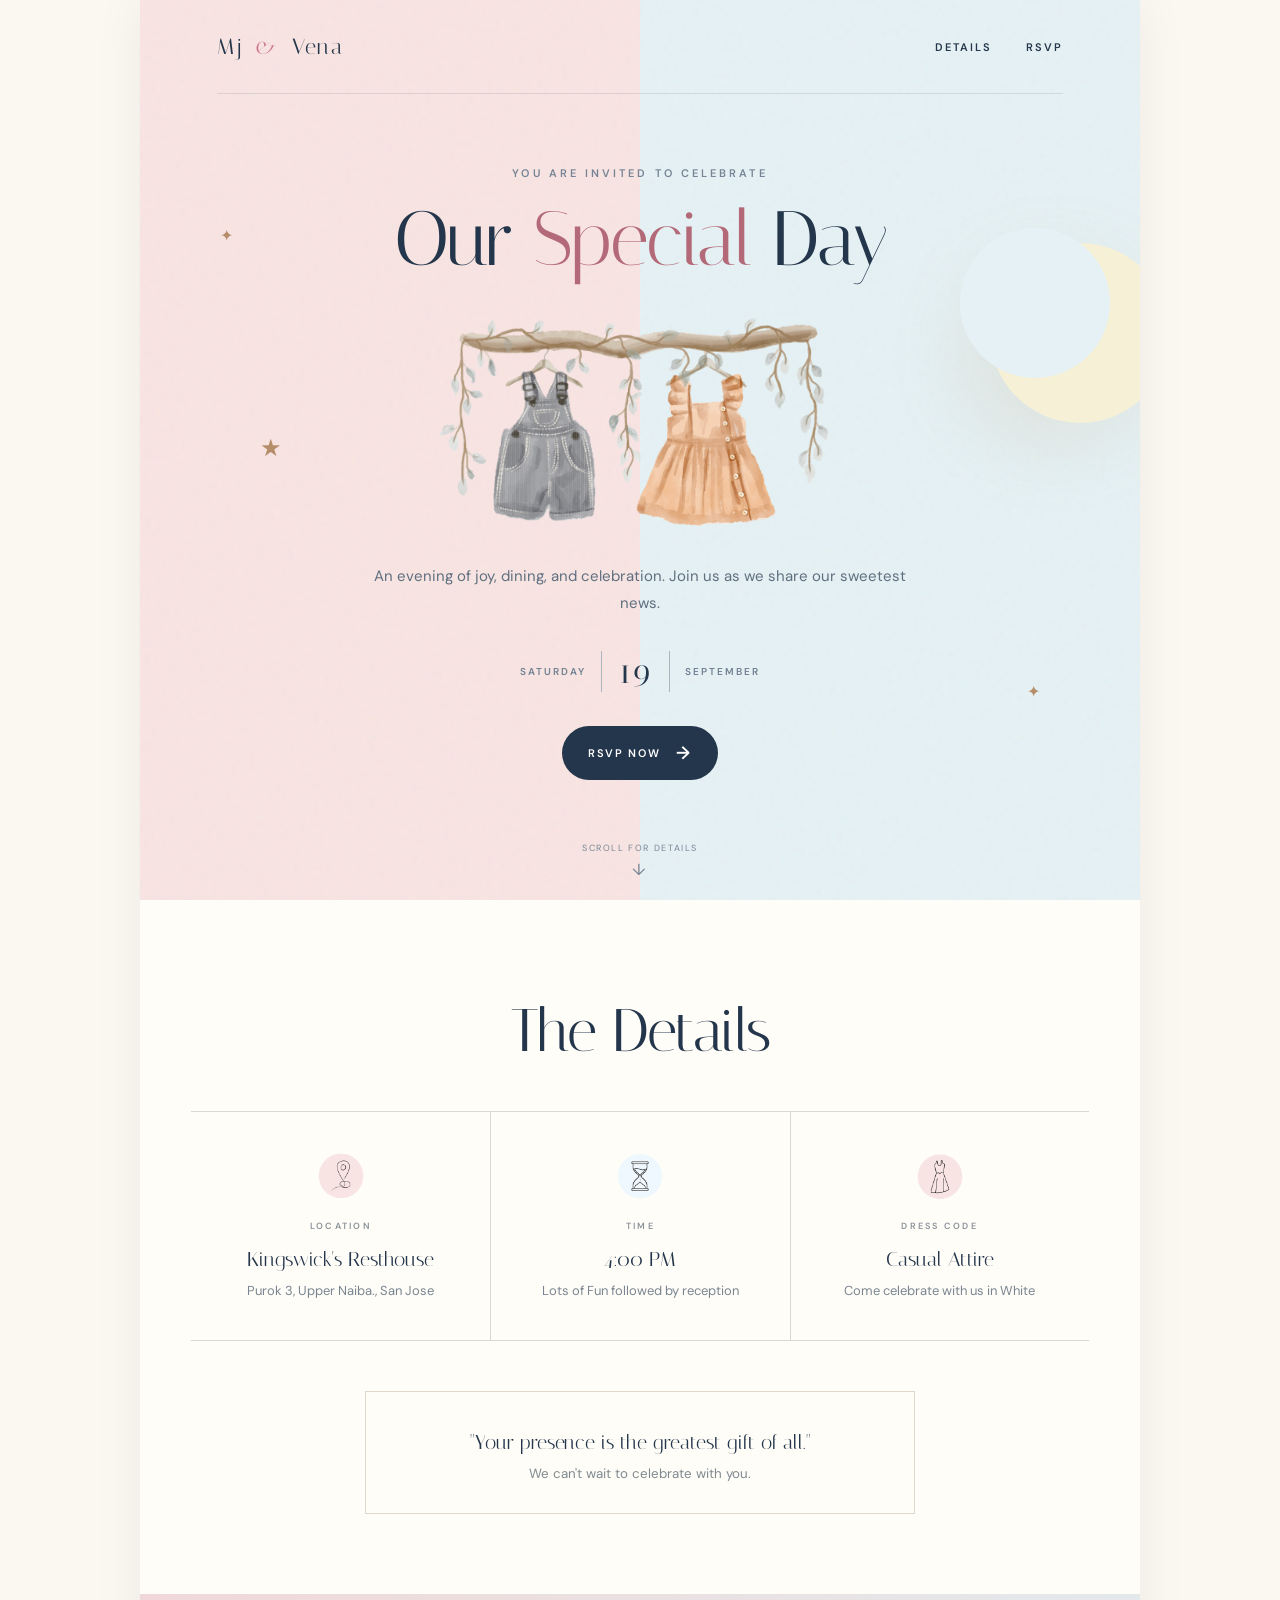
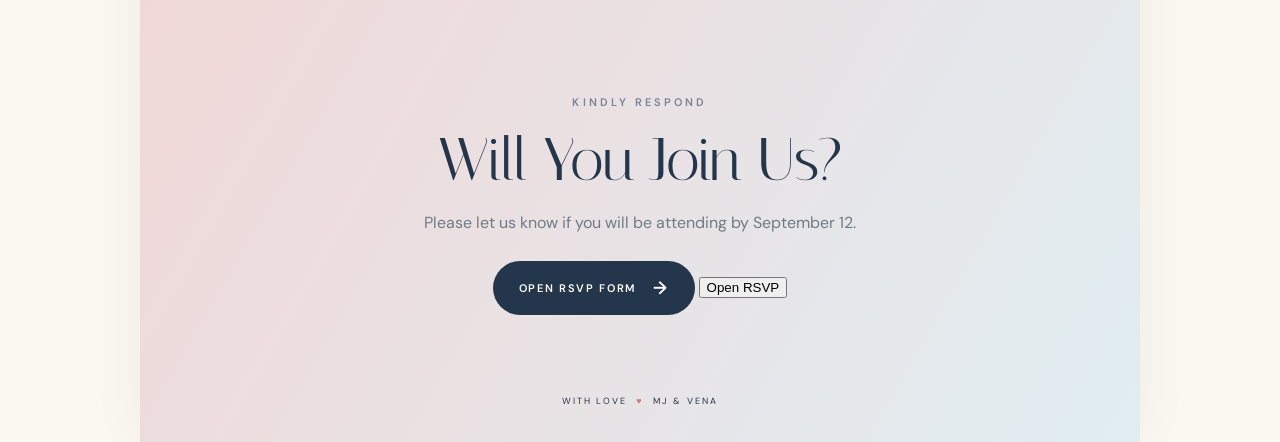
==== index.html @ 6c850448 "Fix HTML encoding issues in index.html" ====
<!DOCTYPE html>
<html lang="en">
<head>
  <meta charset="UTF-8">
  <meta name="viewport" content="width=device-width, initial-scale=1.0">
  <title>Our Greatest Blessing</title>

  <!-- Social Media & Messaging Preview (Open Graph) -->
  <meta property="og:type" content="website">
  <meta property="og:site_name" content="Our Greatest Blessing">
  <meta property="og:title" content="MJ & Vena | Our Greatest Blessing">
  <meta property="og:description" content="You Are Invited To Celebrate Our Special Day. Click here to view event details and RSVP.">
  <meta property="og:url" content="https://www.mjandvenagreatestblessing.life">

  <!-- Direct Image Link & Specs -->
  <meta property="og:image" content="https://i.postimg.cc/MnP8WMNB/og-preview.jpg">
  <meta property="og:image:secure_url" content="https://i.postimg.cc/MnP8WMNB/og-preview.jpg">
  <meta property="og:image:type" content="image/jpeg">
  <meta property="og:image:width" content="1200">
  <meta property="og:image:height" content="630">

  <!-- Twitter Card -->
  <meta name="twitter:card" content="summary_large_image">
  <meta name="twitter:title" content="MJ & Vena | Our Greatest Blessing">
  <meta name="twitter:description" content="You Are Invited To Celebrate Our Special Day. Click here to view event details and RSVP.">
  <meta name="twitter:image" content="https://i.postimg.cc/MnP8WMNB/og-preview.jpg">
  
  <link rel="stylesheet" href="style.css">
</head>
<body>

  <div class="page-wrapper">

    <section class="hero">
      <nav>
        <div class="brand">Mj <span>&</span> Vena</div>
        <div class="nav-links">
          <a href="#details">Details</a>
          <a href="#rsvp">RSVP</a>
        </div>
      </nav>

      <div class="hero-content">
        <p class="eyebrow">You Are Invited To Celebrate</p>
        <h1>Our <em>Special</em> Day</h1>
        <img src="He or She what will baby be.png" alt="Invitation Photo" class="invitation-photo">
        <p class="intro">An evening of joy, dining, and celebration.
        Join us as we share our sweetest news.</p>
        
        <div class="date-lockup">
          <span>SATURDAY</span>
          <strong>19</strong>
          <span>SEPTEMBER</span>
        </div>

        <a href="#rsvp" class="primary">RSVP Now <span>&rarr;</span></a>
      </div>

      <div class="moon"></div>
      <div class="star star-one">✦</div>
      <div class="star star-two">★</div>
      <div class="star star-three">✦</div>

      <div class="scroll-note">
        Scroll for details <span>↓</span>
      </div>
    </section>

    <section id="details" class="details">
      <h2>The Details</h2>
      <div class="detail-grid">
          <article>
          <div class="detail-icon">
            <img src="Location.png" alt="Location Icon">
          </div>
          <p>Location</p>
          <h3>Kingswick's Resthouse</h3>
          <span>Purok 3, Upper Naiba., San Jose</span>
        </article>
        <article>
          <div class="detail-icon">
            <img src="Time 1.png" alt="Time Icon">
          </div>
          <p>Time</p>
          <h3>4:00 PM</h3>
          <span>Lots of Fun followed by reception</span>
        </article>
        <article>
          <div class="detail-icon">
            <img src="Dress.png" alt="Dress Code Icon">
          </div>
          <p>Dress Code</p>
          <h3>Casual Attire</h3>
          <span>Come celebrate with us in White</span>
        </article>

      </div>

      <div class="note-card">
      
        <p>"Your presence is the greatest gift of all."</p>
        <small>We can't wait to celebrate with you.</small>
      </div>
    </section>

    <section id="rsvp" class="rsvp">
      <div class="rsvp-card">
        <p class="eyebrow">Kindly Respond</p>
        <h2>Will You Join Us?</h2>
        <p>Please let us know if you will be attending by September 12.</p>
        <button class="primary" onclick="document.getElementById('modal').style.display='grid'">Open RSVP Form <span>&rarr;</span></button>
        <button onclick="document.getElementById('modal').style.display='flex'">Open RSVP</button>
      </div>
      <div class="footer-mark">With Love <span>♥</span> Mj & vena</div>
    </section>

<!-- RSVP Popup Window with Custom Design -->
<div id="modal" class="modal-backdrop" style="display: none;">
  <div class="modal">
    <!-- Updated Close Button -->
    <button class="close" onclick="closeModal()">&times;</button>
  
    <!-- Content shown BEFORE submission -->
    <div id="rsvp-form-container">
      <h2>RSVP</h2>
      <form id="rsvp-form">
        <!-- Web3Forms Access Key -->
        <input type="hidden" name="access_key" value="c2f9f6de-83a7-4b1f-99d1-575f195f839e">

        <label>
          Full Name
          <input type="text" name="full_name" placeholder="Your Full Name" required>
        </label>

        <!-- Updated Mobile Number Field -->
        <label>
          Mobile Number
          <input type="tel" name="mobile_number" placeholder="0912 345 6789" required>
        </label>
        
        <fieldset>
          <legend>Attending?</legend>
          <label>
            <input type="radio" name="attendance" value="Joyfully Accepts" checked> 
            Joyfully Accepts
          </label>
          <label>
            <input type="radio" name="attendance" value="Regretfully Declines"> 
            Regretfully Declines
          </label>
        </fieldset>

        <button type="submit" class="primary" id="rsvp-submit-btn">Submit RSVP</button>
      </form>
    </div>

    <!-- Content shown AFTER submission -->
    <div id="rsvp-success-message" class="success" style="display: none;">
      <span>✦</span>
      <h2>You're on the list!</h2>
      <p>We can'wait to celebrate this special blessing with you!</p>
      <!-- Updated Success Close Button -->
      <button class="primary" onclick="closeModal()">Close</button>
    </div>
  </div>
</div>
<script>
  document.addEventListener('DOMContentLoaded', function() {
    const rsvpForm = document.getElementById('rsvp-form');
    const formContainer = document.getElementById('rsvp-form-container');
    const successMessage = document.getElementById('rsvp-success-message');
    const submitBtn = document.getElementById('rsvp-submit-btn');

    if (rsvpForm) {
      rsvpForm.addEventListener('submit', async function(e) {
        e.preventDefault(); // Stop standard page refresh

        // Provide immediate visual feedback on the button
        const originalBtnText = submitBtn.innerText;
        submitBtn.disabled = true;
        submitBtn.innerText = 'Submitting...';

        const formData = new FormData(rsvpForm);
        const jsonObject = Object.fromEntries(formData);

        try {
          const response = await fetch('https://api.web3forms.com/submit', {
            method: 'POST',
            headers: {
              'Content-Type': 'application/json',
              'Accept': 'application/json'
            },
            body: JSON.stringify(jsonObject)
          });

          const result = await response.json();

          if (response.status === 200) {
            // Hide the form view and show the success message view
            formContainer.style.display = 'none';
            successMessage.style.display = 'block';
            rsvpForm.reset(); // Reset form inputs
          } else {
            alert('Submission failed: ' + (result.message || 'Please check your details and try again.'));
          }
        } catch (error) {
          console.error('Error submitting form:', error);
          alert('Network error. Please check your internet connection and try again.');
        } finally {
          // Restore button state
          submitBtn.disabled = false;
          submitBtn.innerText = originalBtnText;
        }
      });
    }
  });

  // Optional Helper: Resets the modal views when closed
  function closeModal() {
    document.getElementById('modal').style.display = 'none';
    
    // Reset view back to form container for the next time the modal opens
    setTimeout(() => {
      document.getElementById('rsvp-form-container').style.display = 'block';
      document.getElementById('rsvp-success-message').style.display = 'none';
    }, 300);
  }
</script>
</body>
</html>
---- style.css ----
@import url("https://fonts.googleapis.com/css2?family=DM+Sans:wght@400;500;600&family=Italiana&display=swap");
/* Container for PNG icons - Backgrounds removed */
.detail-icon {
  width: 54px;
  height: 54px;
  margin: 0 auto 20px;
  display: flex;
  align-items: center;
  justify-content: center;
  /* Removed border-radius and background colors */
  background: transparent !important;
}

/* Remove the color override on the middle item */
.detail-grid article:nth-child(2) .detail-icon {
  background: transparent !important;
}

/* PNG Image Styling */
.detail-icon img {
  width: 100%;        /* Allows your image background to fill the space */
  height: 100%;       
  object-fit: contain;
  display: block;
}
.invitation-photo {
  display: block !important;
  margin-left: auto !important;
  margin-right: auto !important;
  margin-top: 30px;
  margin-bottom: 30px;
  
  max-width: 70%;
  height: auto;
  width: 400px; /* Adjust size as needed */
  
  /* Removed border-radius and box-shadow to fit transparent PNGs */
  box-shadow: none !important;
  border: none !important;
  background: transparent !important;
}
:root {
  --ink: #24364b;
  --pink: #eeb7bd;
  --blue: #a9c8d8;
  --cream: #fbf8f1;
  --paper: #fffdf8;
}

*,
*::before,
*::after {
  box-sizing: border-box;
}

html {
  scroll-behavior: smooth;
}

body {
  margin: 0;
  background: var(--cream);
  color: var(--ink);
  font-family: "DM Sans", sans-serif;
}

/* Page Width Constraints */
.page-wrapper {
  max-width: 1000px;
  margin: 0 auto;
  background: var(--paper);
  box-shadow: 0 0 50px rgba(0, 0, 0, 0.06);
  min-height: 100vh;
  position: relative;
  overflow: hidden;
}

a {
  color: inherit;
  text-decoration: none;
}

/* Hero Section */
.hero {
  min-height: 100vh;
  position: relative;
  overflow: hidden;
  padding: 0 6vw;
  background: linear-gradient(
    90deg,
    #f8e4e2 0%,
    #f8e4e2 50%,
    #e5f1f4 50%,
    #e5f1f4 100%
  );
}

.hero::after {
  content: "";
  position: absolute;
  inset: 0;
  opacity: 0.27;
  pointer-events: none;
  background-image: url("data:image/svg+xml,%3Csvg viewBox='0 0 160 160' xmlns='http://www.w3.org/2000/svg'%3E%3Cfilter id='n'%3E%3CfeTurbulence type='fractalNoise' baseFrequency='.9' numOctaves='3' stitchTiles='stitch'/%3E%3C/filter%3E%3Crect width='100%25' height='100%25' filter='url(%23n)' opacity='.15'/%3E%3C/svg%3E");
}

/* Navigation */
nav {
  position: relative;
  z-index: 3;
  height: 94px;
  display: flex;
  align-items: center;
  justify-content: space-between;
  border-bottom: 1px solid rgba(36, 54, 75, 0.12);
}

.brand {
  font-family: "Italiana", serif;
  font-size: 22px;
  letter-spacing: 0.08em;
}

.brand span,
.footer-mark span {
  margin: 0 5px;
  color: #cf7887;
}

.nav-links {
  display: flex;
  gap: 34px;
  font-size: 11px;
  font-weight: 600;
  letter-spacing: 0.18em;
  text-transform: uppercase;
}

.nav-links a:hover {
  opacity: 0.55;
}

/* Hero Content */
.hero-content {
  position: relative;
  z-index: 2;
  width: min(700px, 90%);
  margin: clamp(50px, 8vh, 100px) auto 60px;
  text-align: center;
}

.eyebrow {
  color: #768496;
  font-size: 11px;
  font-weight: 600;
  letter-spacing: 0.28em;
  text-transform: uppercase;
}

h1,
h2 {
  margin: 22px 0;
  font-family: "Italiana", serif;
  font-weight: 400;
  line-height: 0.98;
  letter-spacing: -0.025em;
}

h1 {
  font-size: clamp(48px, 6vw, 90px);
}

h1 em {
  color: #b36978;
  font-style: normal;
}

.intro {
  max-width: 550px;
  margin: 30px auto;
  color: #5f6f7f;
  font-size: 15px;
  line-height: 1.8;
}

/* Date Lockup */
.date-lockup {
  display: flex;
  align-items: center;
  justify-content: center;
  gap: 15px;
  margin: 34px 0;
  color: #718092;
  font-size: 10px;
  font-weight: 600;
  letter-spacing: 0.2em;
}

.date-lockup strong {
  padding: 0 16px;
  border-right: 1px solid #abb5be;
  border-left: 1px solid #abb5be;
  color: var(--ink);
  font-family: "Italiana", serif;
  font-size: 35px;
  font-weight: 400;
}

/* Buttons */
.primary {
  min-height: 54px;
  padding: 0 26px;
  display: inline-flex;
  align-items: center;
  justify-content: center;
  gap: 16px;
  border: 0;
  border-radius: 999px;
  background: var(--ink);
  color: #fff;
  cursor: pointer;
  font: 600 11px "DM Sans", sans-serif;
  letter-spacing: 0.15em;
  text-transform: uppercase;
  transition: transform 0.25s, box-shadow 0.25s;
}

.primary:hover {
  transform: translateY(-2px);
  box-shadow: 0 12px 30px rgba(36, 54, 75, 0.22);
}

.primary span {
  font-size: 18px;
}

/* Decorative Elements */
.moon {
  position: absolute;
  z-index: 1;
  top: 27%;
  right: -30px;
  width: 180px;
  height: 180px;
  border-radius: 50%;
  background: #f6f0d6;
  box-shadow: -25px 20px 80px rgba(179, 148, 91, 0.15);
}

.moon::after {
  content: "";
  position: absolute;
  top: -15px;
  left: -30px;
  width: 150px;
  height: 150px;
  border-radius: 50%;
  background: #e5f1f4;
}

.star {
  position: absolute;
  z-index: 1;
  color: #b58d68;
}

.star-one { top: 25%; left: 8%; }
.star-two { top: 48%; left: 12%; font-size: 24px; }
.star-three { right: 10%; bottom: 22%; }

.scroll-note {
  position: absolute;
  z-index: 3;
  bottom: 20px;
  left: 50%;
  color: #788695;
  font-size: 9px;
  letter-spacing: 0.18em;
  text-transform: uppercase;
  transform: translateX(-50%);
}

.scroll-note span {
  display: block;
  margin-top: 5px;
  font-size: 16px;
  text-align: center;
}

/* Event Details */
.details {
  padding: 80px 4vw;
  background: var(--paper);
  text-align: center;
}

.details h2,
.rsvp h2 {
  font-size: clamp(38px, 5vw, 60px);
}

.detail-grid {
  margin: 50px auto;
  display: grid;
  grid-template-columns: repeat(3, 1fr);
  border-top: 1px solid #d9d9d2;
  border-bottom: 1px solid #d9d9d2;
}

.detail-grid article {
  padding: 40px 20px;
}

.detail-grid article + article {
  border-left: 1px solid #d9d9d2;
}

.detail-icon {
  width: 48px;
  height: 48px;
  margin: 0 auto 20px;
  display: grid;
  place-items: center;
  border-radius: 50%;
  background: #edf3f4;
  color: #8ba9b8;
  font-size: 20px;
}

.detail-grid article:nth-child(2) .detail-icon {
  background: #fae8e7;
  color: #c98791;
}

.detail-grid p {
  color: #8b939a;
  font-size: 9px;
  font-weight: 600;
  letter-spacing: 0.25em;
  text-transform: uppercase;
}

.detail-grid h3 {
  margin: 15px 0 8px;
  font: 400 20px "Italiana", serif;
}

.detail-grid article > span {
  color: #798590;
  font-size: 13px;
}

/* Celebration Note */
.note-card {
  position: relative;
  width: min(550px, 100%);
  margin: auto;
  padding: 30px;
  border: 1px solid #e0d9cb;
}

.note-card div {
  position: absolute;
  top: -21px;
  left: 50%;
  width: 42px;
  height: 42px;
  display: grid;
  place-items: center;
  border-radius: 50%;
  background: #f6eedf;
  transform: translateX(-50%);
}

.note-card p {
  margin: 8px 0;
  font: 20px "Italiana", serif;
}

.note-card small {
  color: #7f898f;
}

/* RSVP Section */
.rsvp {
  padding: 90px 4vw 35px;
  background: linear-gradient(120deg, #f1d8d8, #e0edf1);
  text-align: center;
}

.rsvp-card > p:not(.eyebrow) {
  margin: 20px 0 28px;
  color: #6e7b87;
}

.footer-mark {
  margin-top: 80px;
  font-size: 9px;
  letter-spacing: 0.24em;
  text-transform: uppercase;
}

/* RSVP Modal */
.modal-backdrop {
  position: fixed;
  z-index: 10;
  inset: 0;
  padding: 20px;
  display: grid;
  place-items: center;
  background: rgba(26, 40, 56, 0.55);
  backdrop-filter: blur(8px);
}

.modal {
  position: relative;
  width: min(480px, 100%);
  max-height: 90vh;
  padding: 35px;
  overflow: auto;
  background: var(--paper);
  box-shadow: 0 30px 80px rgba(0, 0, 0, 0.25);
}

.close {
  position: absolute;
  top: 12px;
  right: 18px;
  border: 0;
  background: none;
  color: #77818b;
  cursor: pointer;
  font-size: 28px;
}

.modal h2 {
  margin: 10px 0 20px;
  font-size: 38px;
}

.modal form > label {
  display: block;
  margin: 14px 0;
  font-size: 11px;
  font-weight: 600;
  letter-spacing: 0.12em;
  text-align: left;
  text-transform: uppercase;
}

.modal input:not([type="radio"]) {
  width: 100%;
  margin-top: 6px;
  padding: 12px;
  border: 1px solid #d9d9d2;
  outline: none;
  background: #fff;
  font: 14px "DM Sans", sans-serif;
}

.modal fieldset {
  padding: 10px 0 18px;
  border: 0;
  text-align: left;
}

.modal legend {
  margin-bottom: 8px;
  font-size: 11px;
  font-weight: 600;
  letter-spacing: 0.12em;
  text-transform: uppercase;
}

.modal fieldset label {
  display: block;
  margin: 8px 0;
  color: #62717f;
  font-size: 14px;
}

.modal .primary {
  width: 100%;
}

/* Media Queries */
@media (max-width: 720px) {
  .hero { padding: 0 20px; }
  .nav-links { gap: 16px; }
  .detail-grid { grid-template-columns: 1fr; }
  .detail-grid article + article {
    border-top: 1px solid #d9d9d2;
    border-left: 0;
  }
}
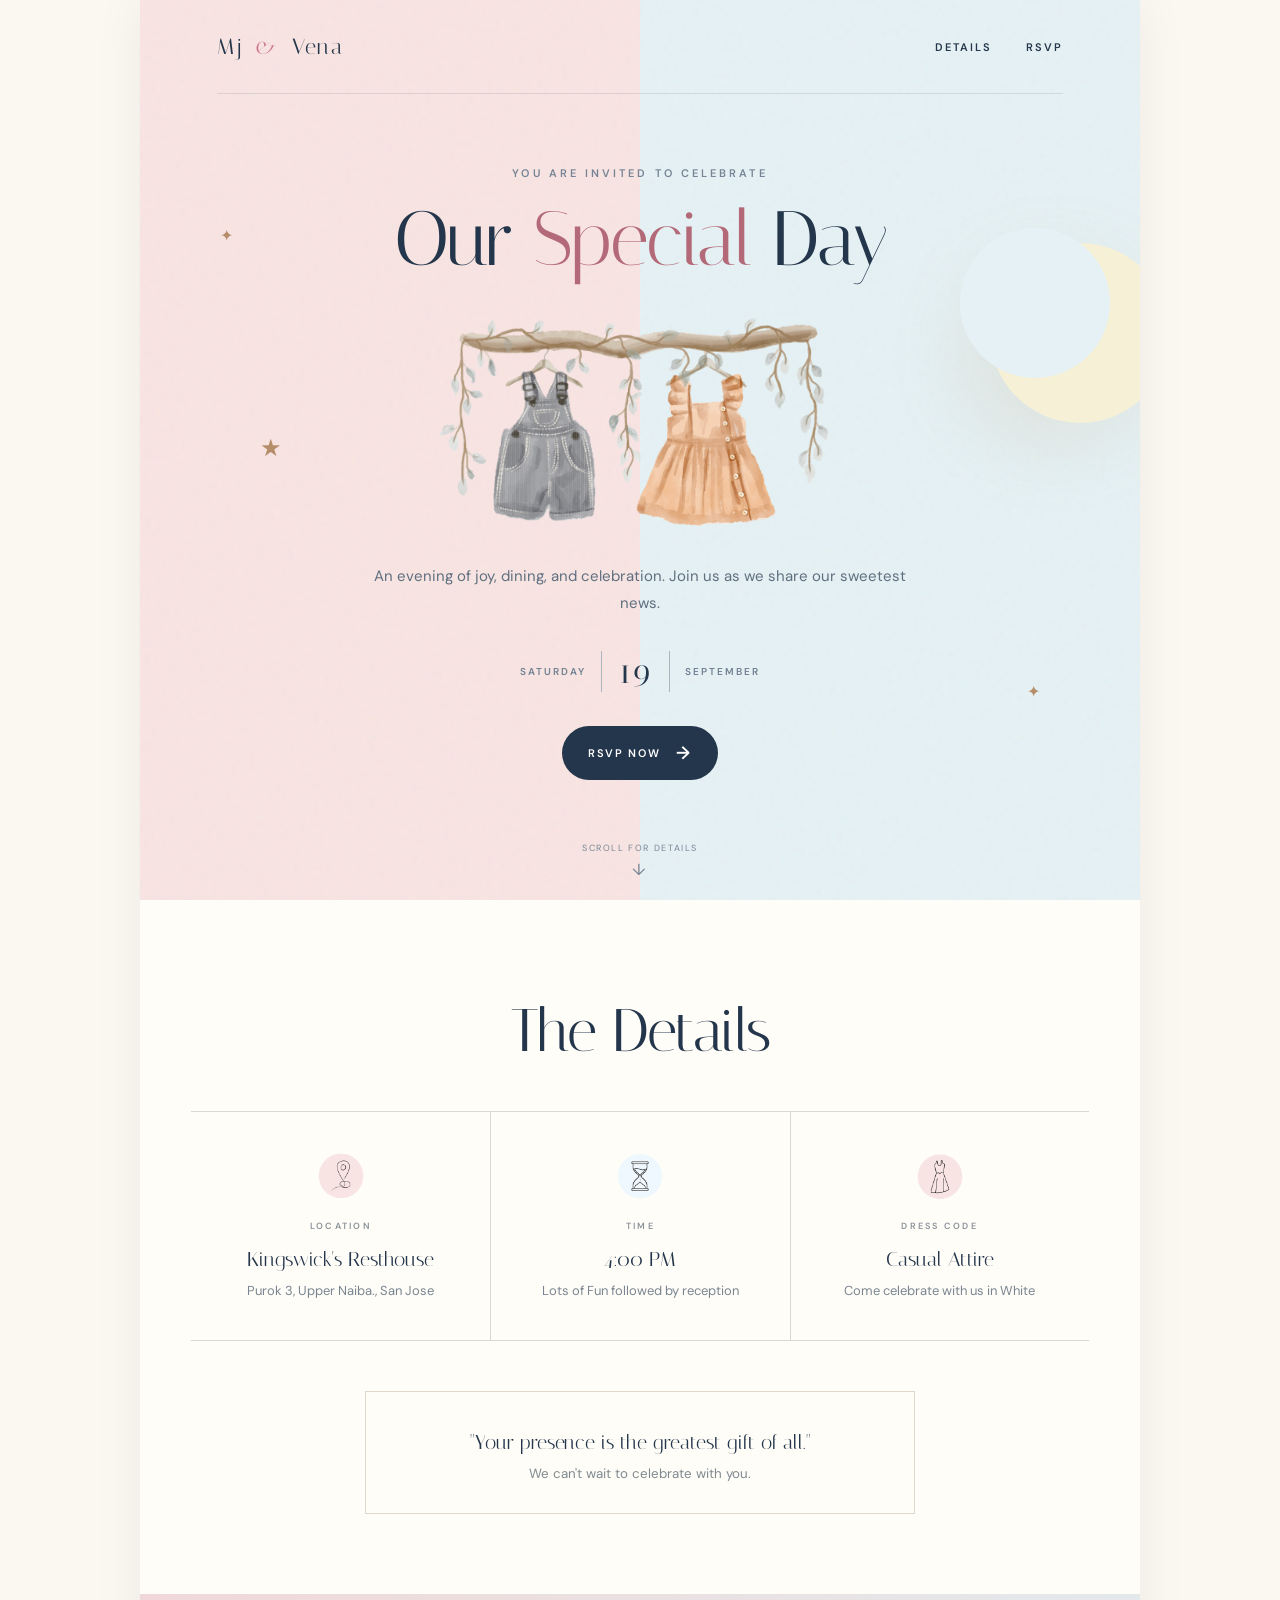
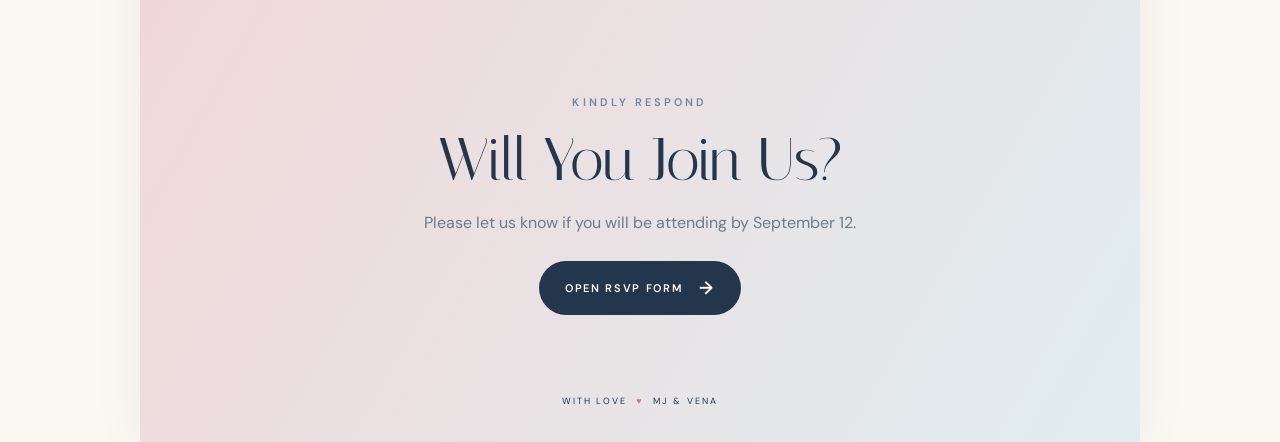
==== commit cb4e7312: "Fix HTML encoding issues in index.html" ====
--- a/index.html
+++ b/index.html
@@ -104,15 +104,16 @@
     </section>
 
     <section id="rsvp" class="rsvp">
-      <div class="rsvp-card">
-        <p class="eyebrow">Kindly Respond</p>
-        <h2>Will You Join Us?</h2>
-        <p>Please let us know if you will be attending by September 12.</p>
-        <button class="primary" onclick="document.getElementById('modal').style.display='grid'">Open RSVP Form <span>&rarr;</span></button>
-        <button onclick="document.getElementById('modal').style.display='flex'">Open RSVP</button>
-      </div>
-      <div class="footer-mark">With Love <span>♥</span> Mj & vena</div>
-    </section>
+  <div class="rsvp-card">
+    <p class="eyebrow">Kindly Respond</p>
+    <h2>Will You Join Us?</h2>
+    <p>Please let us know if you will be attending by September 12.</p>
+    <button class="primary" onclick="document.getElementById('modal').style.display='flex'">
+      Open RSVP Form <span>&rarr;</span>
+    </button>
+  </div>
+  <div class="footer-mark">With Love <span>♥</span> Mj & Vena</div>
+</section>
 
 <!-- RSVP Popup Window with Custom Design -->
 <div id="modal" class="modal-backdrop" style="display: none;">
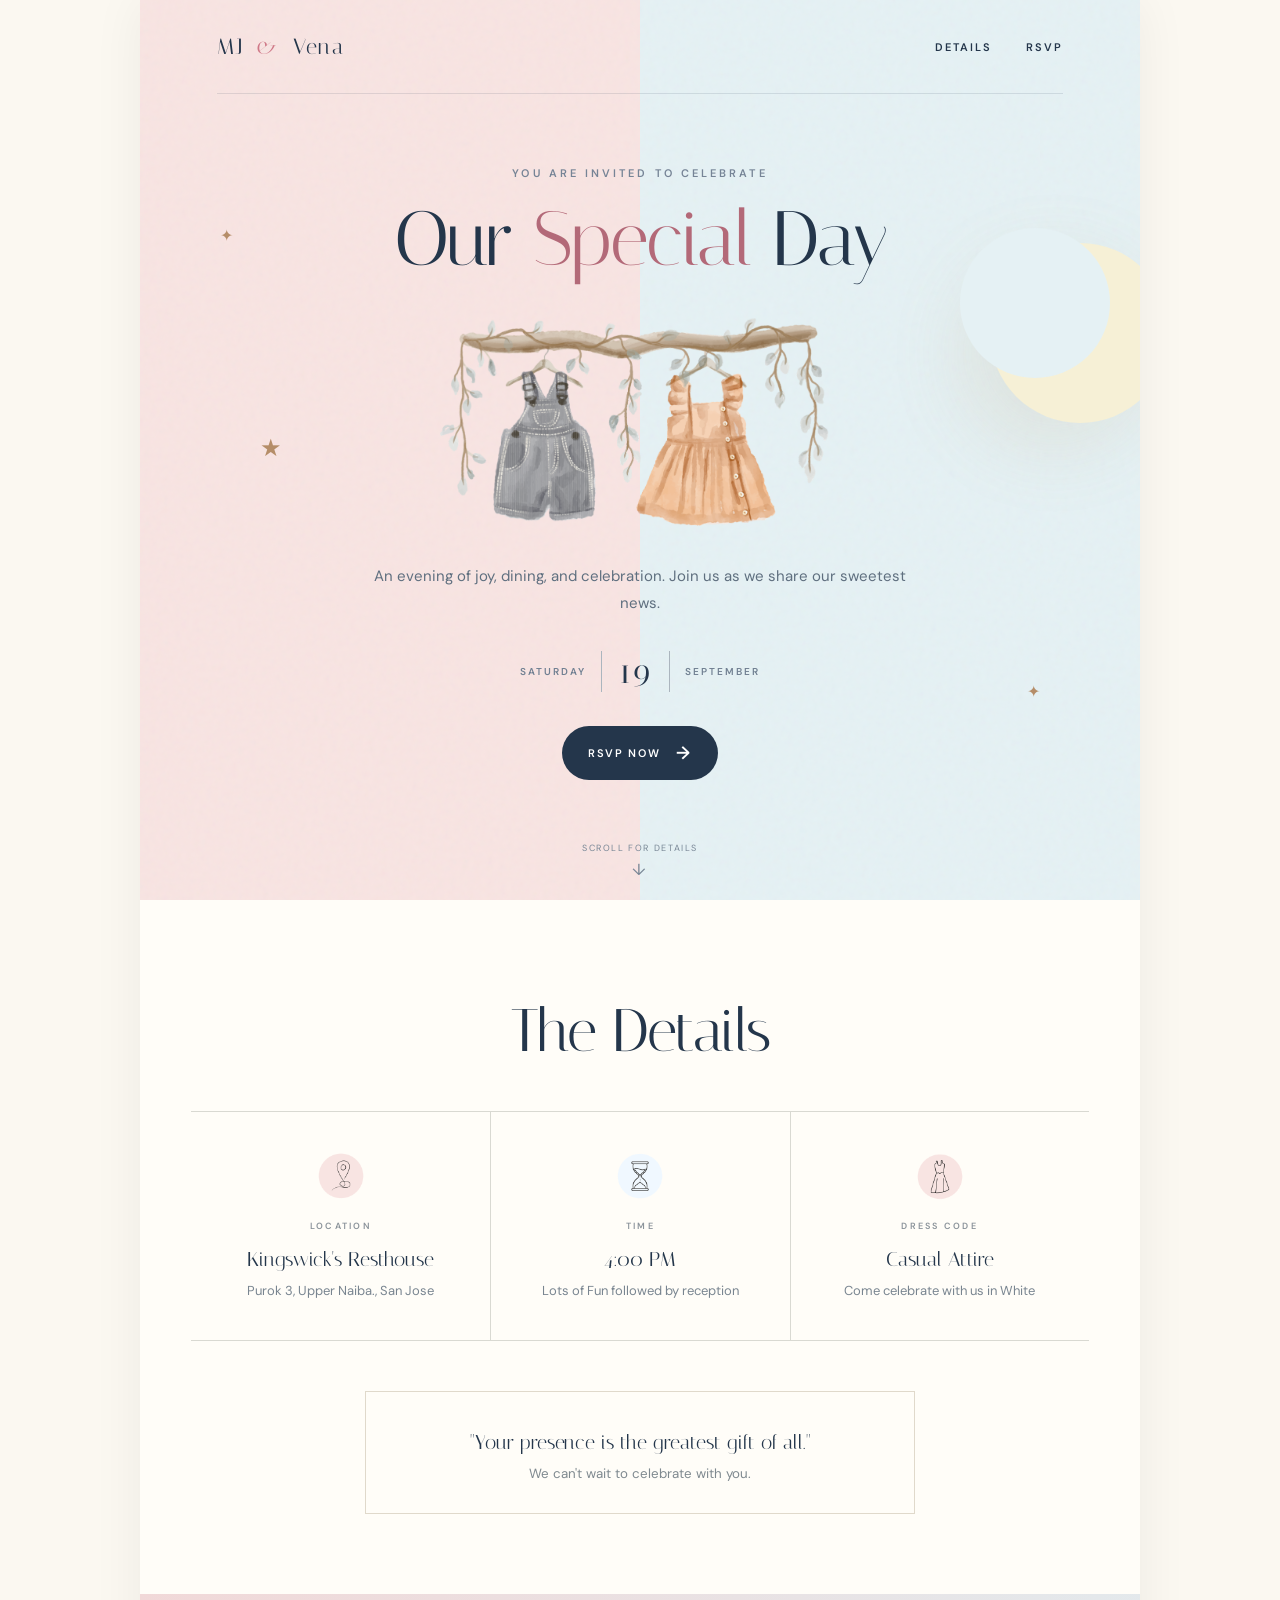
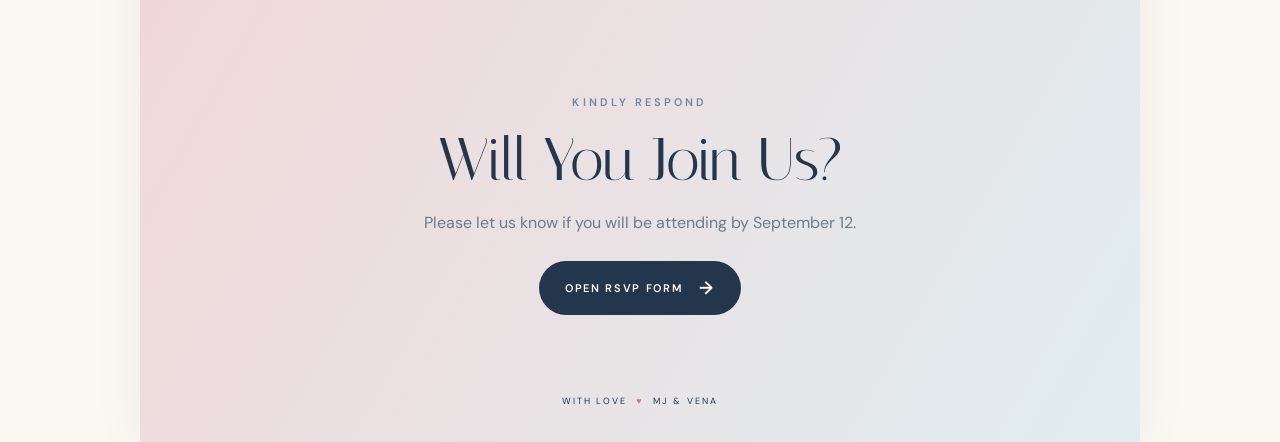
==== commit 1a5589e0: "Fix HTML structure and RSVP form submission" ====
--- a/index.html
+++ b/index.html
@@ -33,7 +33,7 @@
 
     <section class="hero">
       <nav>
-        <div class="brand">Mj <span>&</span> Vena</div>
+        <div class="brand">MJ <span>&</span> Vena</div>
         <div class="nav-links">
           <a href="#details">Details</a>
           <a href="#rsvp">RSVP</a>
@@ -69,7 +69,7 @@
     <section id="details" class="details">
       <h2>The Details</h2>
       <div class="detail-grid">
-          <article>
+        <article>
           <div class="detail-icon">
             <img src="Location.png" alt="Location Icon">
           </div>
@@ -93,139 +93,132 @@
           <h3>Casual Attire</h3>
           <span>Come celebrate with us in White</span>
         </article>
-
       </div>
 
       <div class="note-card">
-      
         <p>"Your presence is the greatest gift of all."</p>
         <small>We can't wait to celebrate with you.</small>
       </div>
     </section>
 
     <section id="rsvp" class="rsvp">
-  <div class="rsvp-card">
-    <p class="eyebrow">Kindly Respond</p>
-    <h2>Will You Join Us?</h2>
-    <p>Please let us know if you will be attending by September 12.</p>
-    <button class="primary" onclick="document.getElementById('modal').style.display='flex'">
-      Open RSVP Form <span>&rarr;</span>
-    </button>
-  </div>
-  <div class="footer-mark">With Love <span>♥</span> Mj & Vena</div>
-</section>
-
-<!-- RSVP Popup Window with Custom Design -->
-<div id="modal" class="modal-backdrop" style="display: none;">
-  <div class="modal">
-    <!-- Updated Close Button -->
-    <button class="close" onclick="closeModal()">&times;</button>
-  
-    <!-- Content shown BEFORE submission -->
-    <div id="rsvp-form-container">
-      <h2>RSVP</h2>
-      <form id="rsvp-form">
-        <!-- Web3Forms Access Key -->
-        <input type="hidden" name="access_key" value="c2f9f6de-83a7-4b1f-99d1-575f195f839e">
-
-        <label>
-          Full Name
-          <input type="text" name="full_name" placeholder="Your Full Name" required>
-        </label>
-
-        <!-- Updated Mobile Number Field -->
-        <label>
-          Mobile Number
-          <input type="tel" name="mobile_number" placeholder="0912 345 6789" required>
-        </label>
-        
-        <fieldset>
-          <legend>Attending?</legend>
+      <div class="rsvp-card">
+        <p class="eyebrow">Kindly Respond</p>
+        <h2>Will You Join Us?</h2>
+        <p>Please let us know if you will be attending by September 12.</p>
+        <button class="primary" onclick="document.getElementById('modal').style.display='flex'">
+          Open RSVP Form <span>&rarr;</span>
+        </button>
+      </div>
+      <div class="footer-mark">With Love <span>♥</span> MJ & Vena</div>
+    </section>
+
+  </div> <!-- Closed page-wrapper -->
+
+  <!-- RSVP Popup Window -->
+  <div id="modal" class="modal-backdrop" style="display: none;">
+    <div class="modal">
+      <button class="close" onclick="closeModal()">&times;</button>
+    
+      <!-- Content shown BEFORE submission -->
+      <div id="rsvp-form-container">
+        <h2>RSVP</h2>
+        <form id="rsvp-form" action="https://api.web3forms.com/submit" method="POST">
+          <input type="hidden" name="access_key" value="c2f9f6de-83a7-4b1f-99d1-575f195f839e">
+
           <label>
-            <input type="radio" name="attendance" value="Joyfully Accepts" checked> 
-            Joyfully Accepts
+            Full Name
+            <input type="text" name="full_name" placeholder="Your Full Name" required>
           </label>
+
           <label>
-            <input type="radio" name="attendance" value="Regretfully Declines"> 
-            Regretfully Declines
+            Mobile Number
+            <input type="tel" name="mobile_number" placeholder="0912 345 6789" required>
           </label>
-        </fieldset>
-
-        <button type="submit" class="primary" id="rsvp-submit-btn">Submit RSVP</button>
-      </form>
-    </div>
-
-    <!-- Content shown AFTER submission -->
-    <div id="rsvp-success-message" class="success" style="display: none;">
-      <span>✦</span>
-      <h2>You're on the list!</h2>
-      <p>We can'wait to celebrate this special blessing with you!</p>
-      <!-- Updated Success Close Button -->
-      <button class="primary" onclick="closeModal()">Close</button>
+          
+          <fieldset>
+            <legend>Attending?</legend>
+            <label>
+              <input type="radio" name="attendance" value="Joyfully Accepts" checked> 
+              Joyfully Accepts
+            </label>
+            <label>
+              <input type="radio" name="attendance" value="Regretfully Declines"> 
+              Regretfully Declines
+            </label>
+          </fieldset>
+
+          <button type="submit" class="primary" id="rsvp-submit-btn">Submit RSVP</button>
+        </form>
+      </div>
+
+      <!-- Content shown AFTER submission -->
+      <div id="rsvp-success-message" class="success" style="display: none;">
+        <span>✦</span>
+        <h2>You're on the list!</h2>
+        <p>We can't wait to celebrate this special blessing with you!</p>
+        <button class="primary" onclick="closeModal()">Close</button>
+      </div>
     </div>
   </div>
-</div>
-<script>
-  document.addEventListener('DOMContentLoaded', function() {
-    const rsvpForm = document.getElementById('rsvp-form');
-    const formContainer = document.getElementById('rsvp-form-container');
-    const successMessage = document.getElementById('rsvp-success-message');
-    const submitBtn = document.getElementById('rsvp-submit-btn');
-
-    if (rsvpForm) {
-      rsvpForm.addEventListener('submit', async function(e) {
-        e.preventDefault(); // Stop standard page refresh
-
-        // Provide immediate visual feedback on the button
-        const originalBtnText = submitBtn.innerText;
-        submitBtn.disabled = true;
-        submitBtn.innerText = 'Submitting...';
-
-        const formData = new FormData(rsvpForm);
-        const jsonObject = Object.fromEntries(formData);
-
-        try {
-          const response = await fetch('https://api.web3forms.com/submit', {
-            method: 'POST',
-            headers: {
-              'Content-Type': 'application/json',
-              'Accept': 'application/json'
-            },
-            body: JSON.stringify(jsonObject)
-          });
-
-          const result = await response.json();
-
-          if (response.status === 200) {
-            // Hide the form view and show the success message view
-            formContainer.style.display = 'none';
-            successMessage.style.display = 'block';
-            rsvpForm.reset(); // Reset form inputs
-          } else {
-            alert('Submission failed: ' + (result.message || 'Please check your details and try again.'));
+
+  <script>
+    document.addEventListener('DOMContentLoaded', function() {
+      const rsvpForm = document.getElementById('rsvp-form');
+      const formContainer = document.getElementById('rsvp-form-container');
+      const successMessage = document.getElementById('rsvp-success-message');
+      const submitBtn = document.getElementById('rsvp-submit-btn');
+
+      if (rsvpForm) {
+        rsvpForm.addEventListener('submit', async function(e) {
+          e.preventDefault();
+
+          const originalBtnText = submitBtn.innerText;
+          submitBtn.disabled = true;
+          submitBtn.innerText = 'Submitting...';
+
+          const formData = new FormData(rsvpForm);
+          const jsonObject = Object.fromEntries(formData);
+
+          try {
+            const response = await fetch('https://api.web3forms.com/submit', {
+              method: 'POST',
+              headers: {
+                'Content-Type': 'application/json',
+                'Accept': 'application/json'
+              },
+              body: JSON.stringify(jsonObject)
+            });
+
+            const result = await response.json();
+
+            if (response.status === 200) {
+              formContainer.style.display = 'none';
+              successMessage.style.display = 'block';
+              rsvpForm.reset();
+            } else {
+              alert('Submission failed: ' + (result.message || 'Please check your details and try again.'));
+            }
+          } catch (error) {
+            console.error('Error submitting form:', error);
+            alert('Network error. Please check your internet connection and try again.');
+          } finally {
+            submitBtn.disabled = false;
+            submitBtn.innerText = originalBtnText;
           }
-        } catch (error) {
-          console.error('Error submitting form:', error);
-          alert('Network error. Please check your internet connection and try again.');
-        } finally {
-          // Restore button state
-          submitBtn.disabled = false;
-          submitBtn.innerText = originalBtnText;
-        }
-      });
+        });
+      }
+    });
+
+    function closeModal() {
+      document.getElementById('modal').style.display = 'none';
+      
+      setTimeout(() => {
+        document.getElementById('rsvp-form-container').style.display = 'block';
+        document.getElementById('rsvp-success-message').style.display = 'none';
+      }, 300);
     }
-  });
-
-  // Optional Helper: Resets the modal views when closed
-  function closeModal() {
-    document.getElementById('modal').style.display = 'none';
-    
-    // Reset view back to form container for the next time the modal opens
-    setTimeout(() => {
-      document.getElementById('rsvp-form-container').style.display = 'block';
-      document.getElementById('rsvp-success-message').style.display = 'none';
-    }, 300);
-  }
-</script>
+  </script>
+
 </body>
 </html>
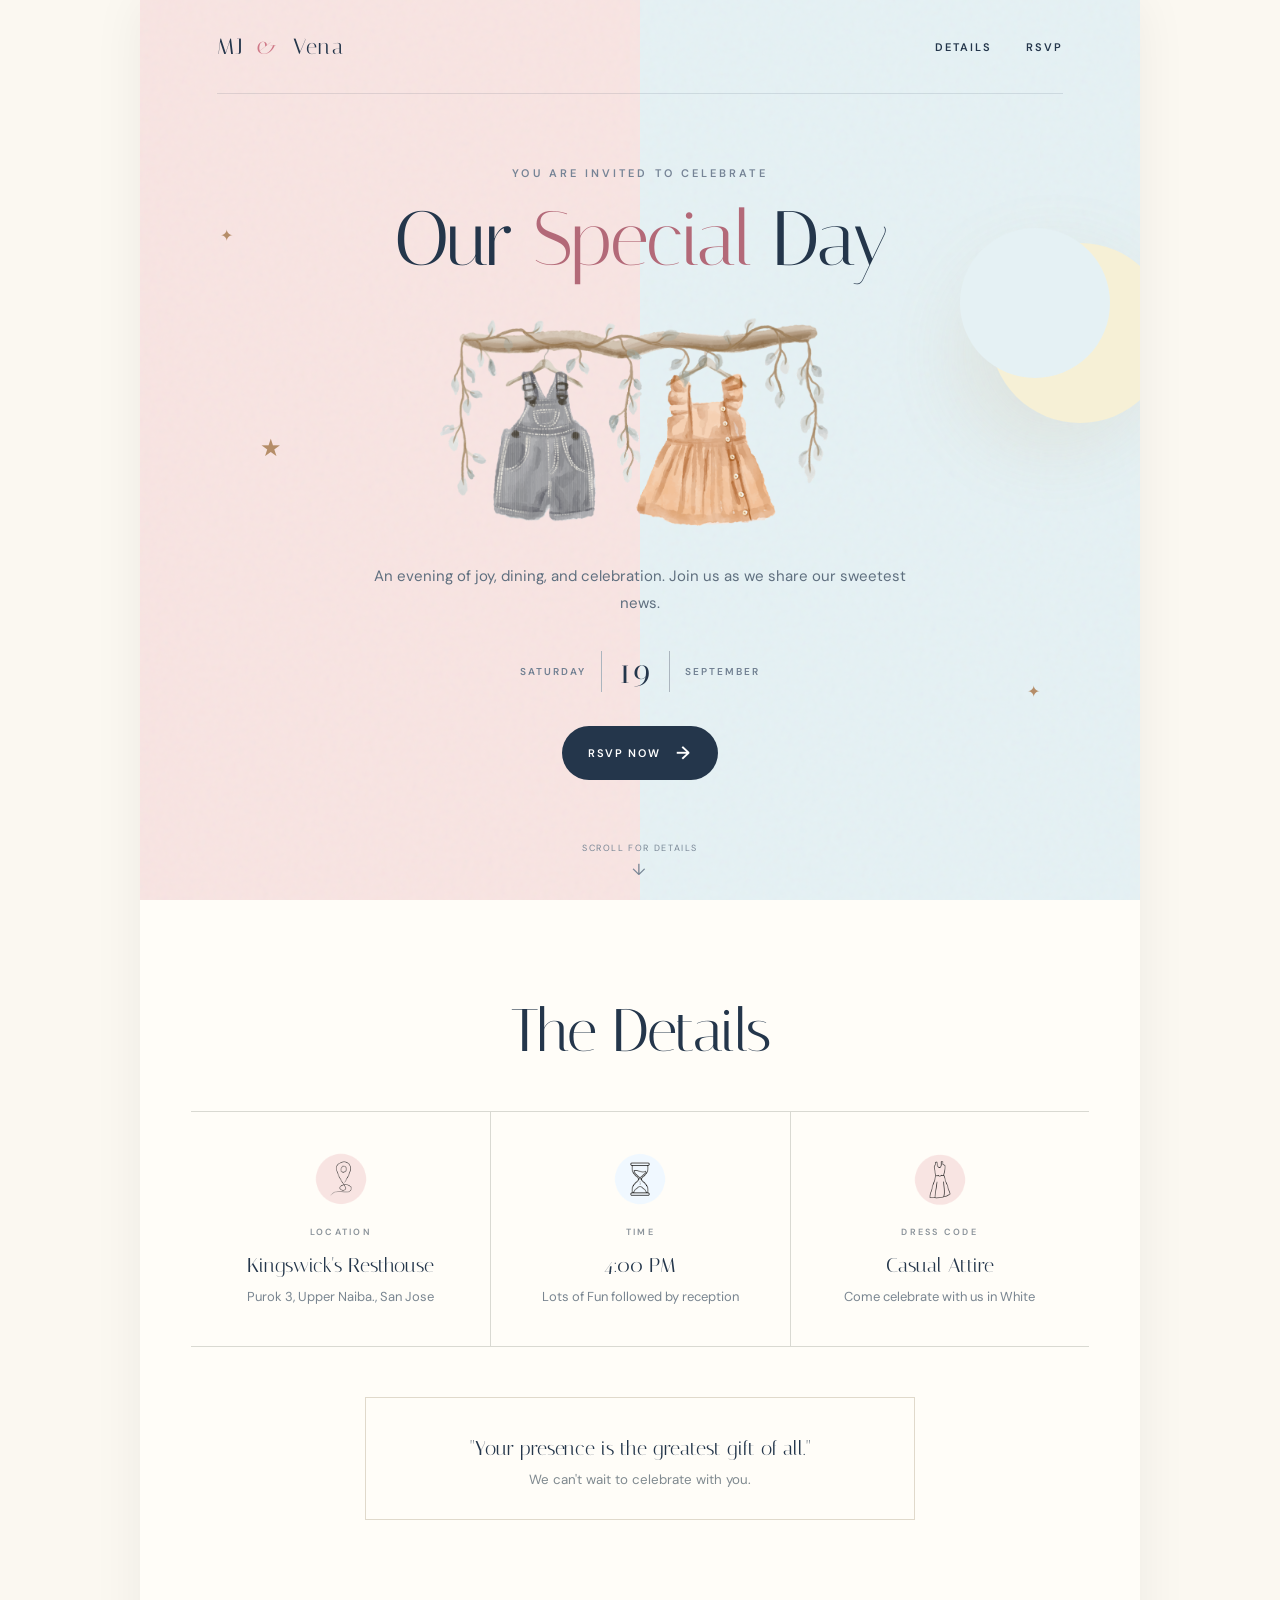
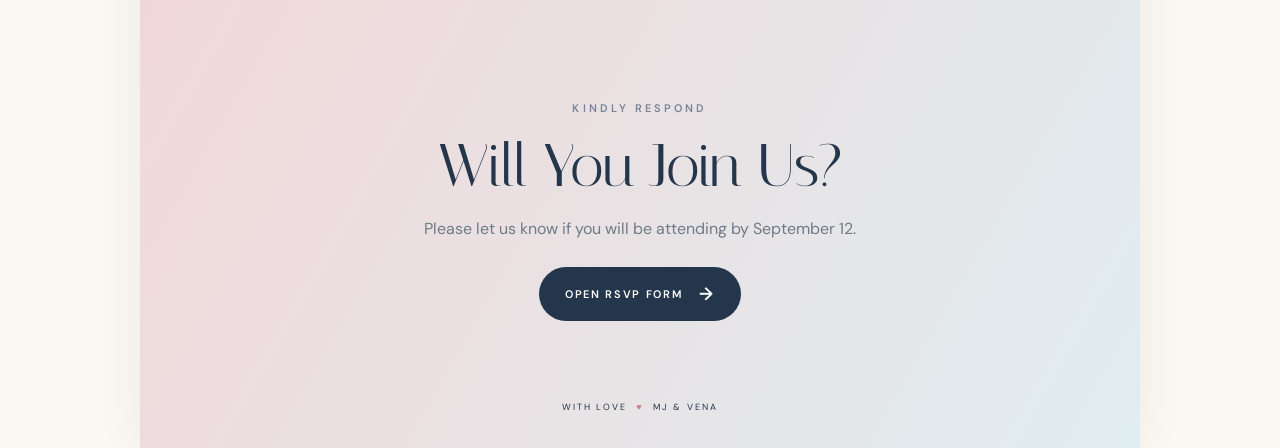
==== commit 1c599bfc: "Fix HTML encoding issues in index.html" ====
--- a/index.html
+++ b/index.html
@@ -107,60 +107,67 @@
         <h2>Will You Join Us?</h2>
         <p>Please let us know if you will be attending by September 12.</p>
         <button class="primary" onclick="document.getElementById('modal').style.display='flex'">
-          Open RSVP Form <span>&rarr;</span>
-        </button>
+  Open RSVP Form <span>&rarr;</span>
+</button>
       </div>
       <div class="footer-mark">With Love <span>♥</span> MJ & Vena</div>
     </section>
 
   </div> <!-- Closed page-wrapper -->
 
-  <!-- RSVP Popup Window -->
-  <div id="modal" class="modal-backdrop" style="display: none;">
-    <div class="modal">
-      <button class="close" onclick="closeModal()">&times;</button>
-    
-      <!-- Content shown BEFORE submission -->
-      <div id="rsvp-form-container">
-        <h2>RSVP</h2>
-        <form id="rsvp-form" action="https://api.web3forms.com/submit" method="POST">
-          <input type="hidden" name="access_key" value="c2f9f6de-83a7-4b1f-99d1-575f195f839e">
-
+<!-- RSVP Popup Window -->
+<div id="modal" class="modal-backdrop" style="display: none;">
+  <div class="modal">
+    <button class="close" onclick="closeModal()">&times;</button>
+  
+    <!-- Content shown BEFORE submission -->
+    <div id="rsvp-form-container">
+      <h2>RSVP</h2>
+      <form id="rsvp-form" action="https://api.web3forms.com/submit" method="POST">
+        <!-- Web3Forms Access Key -->
+        <input type="hidden" name="access_key" value="c2f9f6de-83a7-4b1f-99d1-575f195f839e">
+        
+        <!-- Web3Forms Fallback Email -->
+        <input type="hidden" name="email" value="rsvp@mjandvenagreatestblessing.life">
+        
+        <!-- Form Subject -->
+        <input type="hidden" name="subject" value="New Wedding RSVP Submission">
+
+        <label>
+          Full Name
+          <input type="text" name="name" placeholder="Your Full Name" required>
+        </label>
+
+        <label>
+          Mobile Number
+          <input type="tel" name="phone" placeholder="0912 345 6789" required>
+        </label>
+        
+        <fieldset>
+          <legend>Attending?</legend>
           <label>
-            Full Name
-            <input type="text" name="full_name" placeholder="Your Full Name" required>
+            <input type="radio" name="attendance" value="Joyfully Accepts" checked> 
+            Joyfully Accepts
           </label>
-
           <label>
-            Mobile Number
-            <input type="tel" name="mobile_number" placeholder="0912 345 6789" required>
+            <input type="radio" name="attendance" value="Regretfully Declines"> 
+            Regretfully Declines
           </label>
-          
-          <fieldset>
-            <legend>Attending?</legend>
-            <label>
-              <input type="radio" name="attendance" value="Joyfully Accepts" checked> 
-              Joyfully Accepts
-            </label>
-            <label>
-              <input type="radio" name="attendance" value="Regretfully Declines"> 
-              Regretfully Declines
-            </label>
-          </fieldset>
-
-          <button type="submit" class="primary" id="rsvp-submit-btn">Submit RSVP</button>
-        </form>
-      </div>
-
-      <!-- Content shown AFTER submission -->
-      <div id="rsvp-success-message" class="success" style="display: none;">
-        <span>✦</span>
-        <h2>You're on the list!</h2>
-        <p>We can't wait to celebrate this special blessing with you!</p>
-        <button class="primary" onclick="closeModal()">Close</button>
-      </div>
+        </fieldset>
+
+        <button type="submit" class="primary" id="rsvp-submit-btn">Submit RSVP</button>
+      </form>
+    </div>
+
+    <!-- Content shown AFTER submission -->
+    <div id="rsvp-success-message" class="success" style="display: none;">
+      <span>✦</span>
+      <h2>You're on the list!</h2>
+      <p>We can't wait to celebrate this special blessing with you!</p>
+      <button class="primary" onclick="closeModal()">Close</button>
     </div>
   </div>
+</div>
 
   <script>
     document.addEventListener('DOMContentLoaded', function() {
--- a/style.css
+++ b/style.css
@@ -1,44 +1,5 @@
 @import url("https://fonts.googleapis.com/css2?family=DM+Sans:wght@400;500;600&family=Italiana&display=swap");
-/* Container for PNG icons - Backgrounds removed */
-.detail-icon {
-  width: 54px;
-  height: 54px;
-  margin: 0 auto 20px;
-  display: flex;
-  align-items: center;
-  justify-content: center;
-  /* Removed border-radius and background colors */
-  background: transparent !important;
-}
-
-/* Remove the color override on the middle item */
-.detail-grid article:nth-child(2) .detail-icon {
-  background: transparent !important;
-}
-
-/* PNG Image Styling */
-.detail-icon img {
-  width: 100%;        /* Allows your image background to fill the space */
-  height: 100%;       
-  object-fit: contain;
-  display: block;
-}
-.invitation-photo {
-  display: block !important;
-  margin-left: auto !important;
-  margin-right: auto !important;
-  margin-top: 30px;
-  margin-bottom: 30px;
-  
-  max-width: 70%;
-  height: auto;
-  width: 400px; /* Adjust size as needed */
-  
-  /* Removed border-radius and box-shadow to fit transparent PNGs */
-  box-shadow: none !important;
-  border: none !important;
-  background: transparent !important;
-}
+
 :root {
   --ink: #24364b;
   --pink: #eeb7bd;
@@ -173,6 +134,20 @@
 h1 em {
   color: #b36978;
   font-style: normal;
+}
+
+.invitation-photo {
+  display: block !important;
+  margin-left: auto !important;
+  margin-right: auto !important;
+  margin-top: 30px;
+  margin-bottom: 30px;
+  max-width: 70%;
+  height: auto;
+  width: 400px;
+  box-shadow: none !important;
+  border: none !important;
+  background: transparent !important;
 }
 
 .intro {
@@ -315,21 +290,22 @@
   border-left: 1px solid #d9d9d2;
 }
 
+/* PNG Icon Container */
 .detail-icon {
-  width: 48px;
-  height: 48px;
+  width: 54px;
+  height: 54px;
   margin: 0 auto 20px;
-  display: grid;
-  place-items: center;
-  border-radius: 50%;
-  background: #edf3f4;
-  color: #8ba9b8;
-  font-size: 20px;
-}
-
-.detail-grid article:nth-child(2) .detail-icon {
-  background: #fae8e7;
-  color: #c98791;
+  display: flex;
+  align-items: center;
+  justify-content: center;
+  background: transparent !important;
+}
+
+.detail-icon img {
+  width: 100%;
+  height: 100%;
+  object-fit: contain;
+  display: block;
 }
 
 .detail-grid p {
@@ -357,19 +333,6 @@
   margin: auto;
   padding: 30px;
   border: 1px solid #e0d9cb;
-}
-
-.note-card div {
-  position: absolute;
-  top: -21px;
-  left: 50%;
-  width: 42px;
-  height: 42px;
-  display: grid;
-  place-items: center;
-  border-radius: 50%;
-  background: #f6eedf;
-  transform: translateX(-50%);
 }
 
 .note-card p {
@@ -400,14 +363,15 @@
   text-transform: uppercase;
 }
 
-/* RSVP Modal */
+/* RSVP Modal Backdrop - Fixed Flex Centering */
 .modal-backdrop {
   position: fixed;
-  z-index: 10;
+  z-index: 9999;
   inset: 0;
   padding: 20px;
-  display: grid;
-  place-items: center;
+  display: flex;
+  justify-content: center;
+  align-items: center;
   background: rgba(26, 40, 56, 0.55);
   backdrop-filter: blur(8px);
 }
@@ -420,6 +384,7 @@
   overflow: auto;
   background: var(--paper);
   box-shadow: 0 30px 80px rgba(0, 0, 0, 0.25);
+  border-radius: 12px;
 }
 
 .close {
